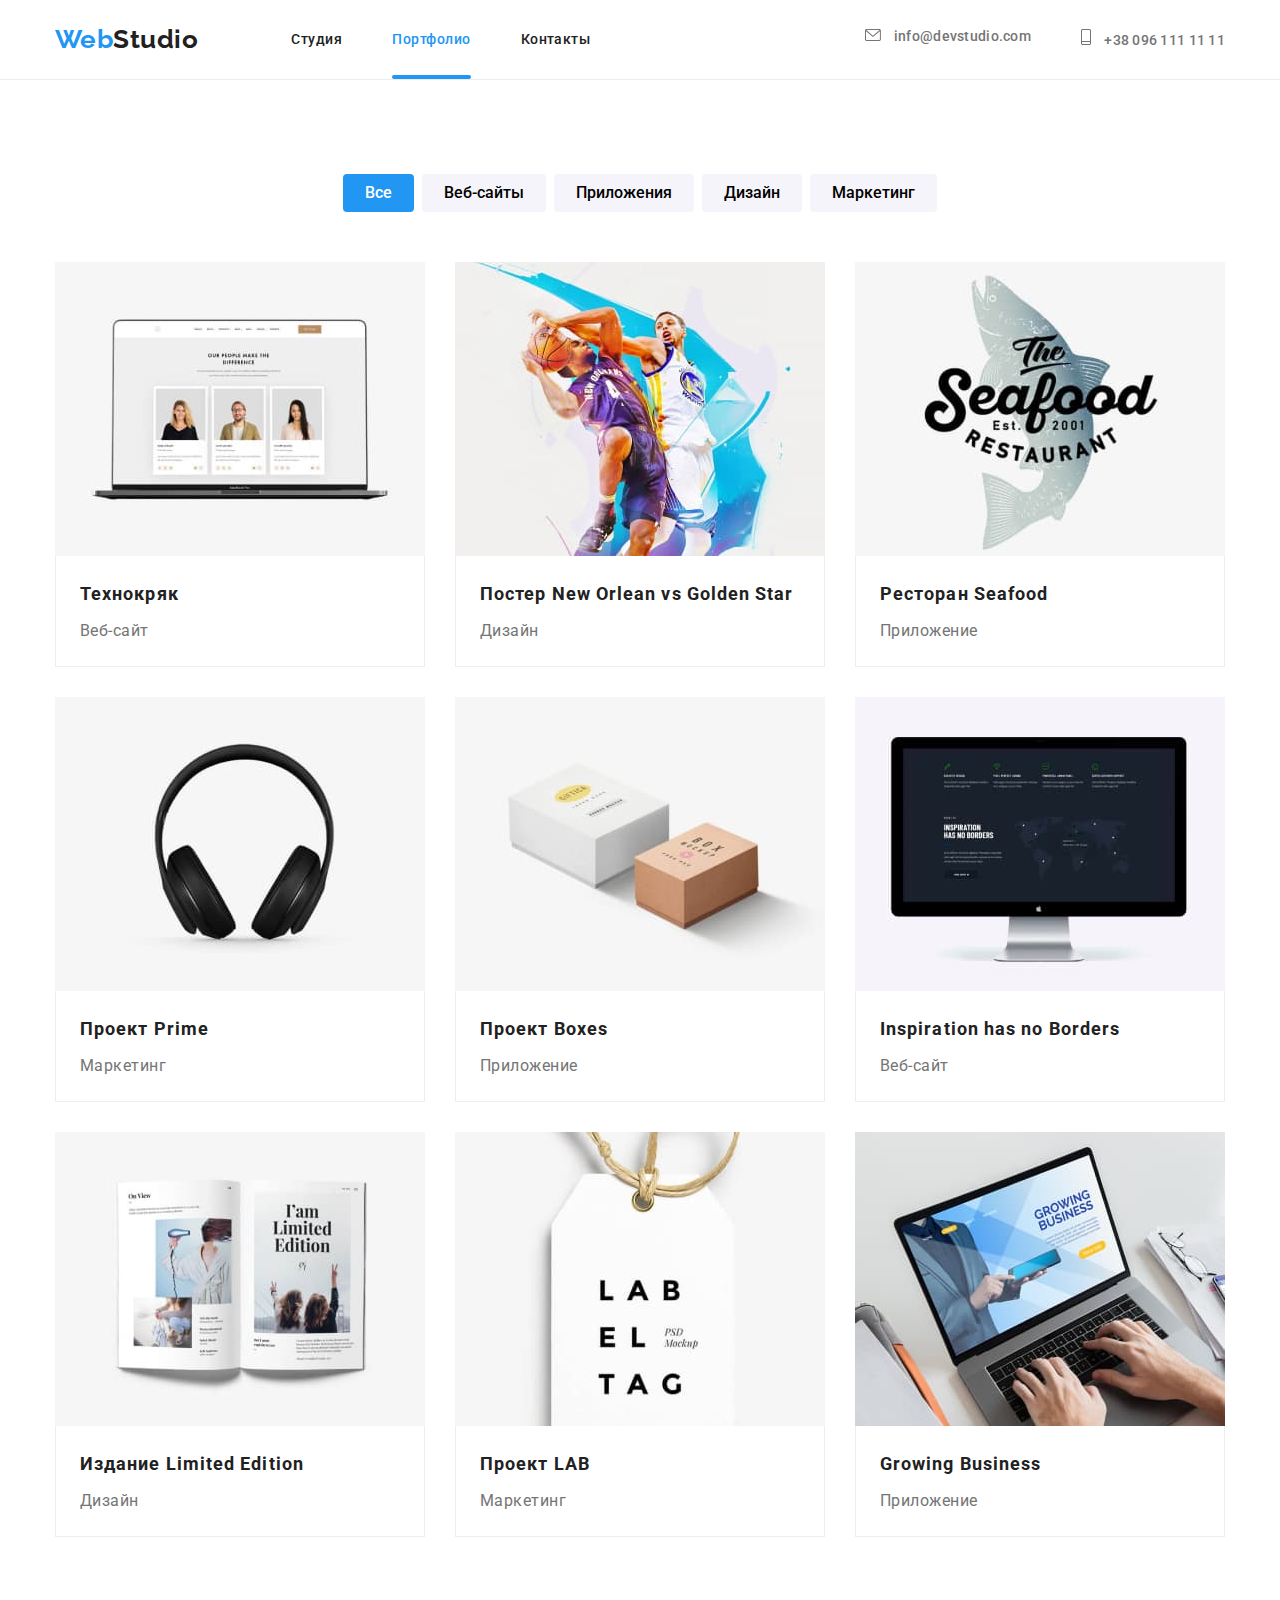
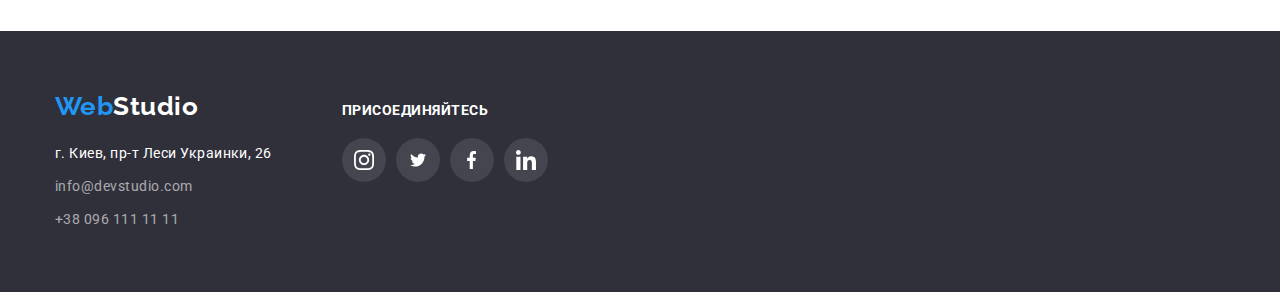
==== portfolio.html @ 56a86c93 "initial comit" ====
<!DOCTYPE html>
<html lang="ru">
  <head>
    <meta charset="UTF-8" />
    <meta http-equiv="X-UA-Compatible" content="IE=edge" />
    <meta name="viewport" content="width=device-width, initial-scale=1.0" />
    <title>Портфолио</title>
    <link rel="preconnect" href="https://fonts.googleapis.com" />
    <link rel="preconnect" href="https://fonts.gstatic.com" crossorigin />
    <link
      href="https://fonts.googleapis.com/css2?family=Raleway:wght@700&family=Roboto:wght@400;500;700;900&display=swap"
      rel="stylesheet"
    />
    <link
      rel="stylesheet"
      href="https://cdnjs.cloudflare.com/ajax/libs/modern-normalize/1.1.0/modern-normalize.min.css"
    />
    <link rel="stylesheet" href="./css/styles.css" />
  </head>
  <body>
    <!--главный блок навигации-->
    <!--Header-->

    <header class="header">
      <div class="container">
        <a href="" class="logo"><span class="logo-accent">Web</span>Studio</a>

        <nav class="site-nav">
          <ul class="header-list list">
            <li class="header-link">
              <a href="./index.html" class="link">Студия</a>
            </li>
            <li class="header-link">
              <a href="./portfolio.html" class="link current">Портфолио</a>
            </li>
            <li class="header-link">
              <a href="" class="link">Контакты</a>
            </li>
          </ul>
        </nav>
        <!--Contact list-->
        <ul class="contact list">
          <li class="contact-item">
            <a href="mailto:info@devstudio.com" class="link">
              <svg class="envelope-icon" width="16" height="12">
                <use href="./images/icons.svg#icon-envelope"></use>
              </svg>
              info@devstudio.com
            </a>
          </li>
          <li class="contact-item">
            <a href="tel:+380961111111" class="link">
              <svg class="envelope-icon" width="10" height="16">
                <use href="./images/icons.svg#icon-telephone"></use>
              </svg>
              +38 096 111 11 11
            </a>
          </li>
        </ul>
      </div>
    </header>

    <!-- Filters -->

    <main>
      <!--to hide h1-->
      <h1 style="display: none">Портфолио</h1>

      <!-- Projects -->
      <section class="section">
        <div class="container">
          <ul class="filter-list list">
            <li class="list-item">
              <button type="button" class="button current">Все</button>
            </li>
            <li class="list-item">
              <button type="button" class="button">Веб-сайты</button>
            </li>
            <li class="list-item">
              <button type="button" class="button">Приложения</button>
            </li>
            <li class="list-item">
              <button type="button" class="button">Дизайн</button>
            </li>
            <li class="list-item">
              <button type="button" class="button">Маркетинг</button>
            </li>
          </ul>

          <ul class="project-list list">
            <li class="project">
              <a href="" class="project-link">
                <div class="project-top-wrap">
                  <img
                    src="./images/technokryak.jpg"
                    alt="Технокряк"
                    class="project-photo"
                    width="370"
                  />
                  <p class="project-top-text">
                    Ресурс предлагает комплексные предложения с разным уровнем
                    функционала и сервисов. Все это позволит посетителю получить
                    исчерпывающие сведения о компании или частном лице.
                  </p>
                </div>
                <div class="project-info">
                  <h2 class="project-title">Технокряк</h2>
                  <p class="project-item">Веб-сайт</p>
                </div>
              </a>
            </li>

            <li class="project">
              <a href="" class="project-link">
                <div class="project-top-wrap">
                  <img
                    src="./images/poster.jpg"
                    alt="Постер New Orlean vs Golden Star"
                    class="project-photo"
                    width="370"
                  />
                  <p class="project-top-text">
                    Ресурс предлагает комплексные предложения с разным уровнем
                    функционала и сервисов. Все это позволит посетителю получить
                    исчерпывающие сведения о компании или частном лице.
                  </p>
                </div>

                <div class="project-info">
                  <h2 class="project-title">
                    Постер New Orlean vs Golden Star
                  </h2>
                  <p class="project-item">Дизайн</p>
                </div>
              </a>
            </li>

            <li class="project">
              <a href="" class="project-link">
                <div class="project-top-wrap">
                  <img
                    src="./images/restaurant.jpg"
                    alt="Ресторан Seafood"
                    class="project-photo"
                    width="370"
                  />
                  <p class="project-top-text">
                    Ресурс предлагает комплексные предложения с разным уровнем
                    функционала и сервисов. Все это позволит посетителю получить
                    исчерпывающие сведения о компании или частном лице.
                  </p>
                </div>
                <div class="project-info">
                  <h2 class="project-title">Ресторан Seafood</h2>
                  <p class="project-item">Приложение</p>
                </div>
              </a>
            </li>

            <li class="project">
              <a href="" class="project-link">
                <div class="project-top-wrap">
                  <img
                    src="./images/project_prime.jpg"
                    alt="Проект Prime"
                    class="project-photo"
                    width="370"
                  />
                  <p class="project-top-text">
                    Ресурс предлагает комплексные предложения с разным уровнем
                    функционала и сервисов. Все это позволит посетителю получить
                    исчерпывающие сведения о компании или частном лице.
                  </p>
                </div>
                <div class="project-info">
                  <h2 class="project-title">Проект Prime</h2>
                  <p class="project-item">Маркетинг</p>
                </div>
              </a>
            </li>

            <li class="project">
              <a href="" class="project-link">
                <div class="project-top-wrap">
                  <img
                    src="./images/project_boxes.jpg"
                    alt="Проект Boxes"
                    class="project-photo"
                    width="370"
                  />
                  <p class="project-top-text">
                    Ресурс предлагает комплексные предложения с разным уровнем
                    функционала и сервисов. Все это позволит посетителю получить
                    исчерпывающие сведения о компании или частном лице.
                  </p>
                </div>
                <div class="project-info">
                  <h2 class="project-title">Проект Boxes</h2>
                  <p class="project-item">Приложение</p>
                </div>
              </a>
            </li>

            <li class="project">
              <a href="" class="project-link">
                <div class="project-top-wrap">
                  <img
                    src="./images/inspiration.jpg"
                    alt="Inspiration has no Borders"
                    class="project-photo"
                    width="370"
                  />
                  <p class="project-top-text">
                    Ресурс предлагает комплексные предложения с разным уровнем
                    функционала и сервисов. Все это позволит посетителю получить
                    исчерпывающие сведения о компании или частном лице.
                  </p>
                </div>
                <div class="project-info">
                  <h2 lang="en" class="project-title">
                    Inspiration has no Borders
                  </h2>
                  <p class="project-item">Веб-сайт</p>
                </div>
              </a>
            </li>

            <li class="project">
              <a href="" class="project-link">
                <div class="project-top-wrap">
                  <img
                    src="./images/limited_edition.jpg"
                    alt="Издание Limited Edition"
                    class="project-photo"
                    width="370"
                  />
                  <p class="project-top-text">
                    Ресурс предлагает комплексные предложения с разным уровнем
                    функционала и сервисов. Все это позволит посетителю получить
                    исчерпывающие сведения о компании или частном лице.
                  </p>
                </div>
                <div class="project-info">
                  <h2 class="project-title">Издание Limited Edition</h2>
                  <p class="project-item">Дизайн</p>
                </div>
              </a>
            </li>

            <li class="project">
              <a href="" class="project-link">
                <div class="project-top-wrap">
                  <img
                    src="./images/project_lab.jpg"
                    alt="Проект LAB"
                    class="project-photo"
                    width="370"
                  />
                  <p class="project-top-text">
                    Ресурс предлагает комплексные предложения с разным уровнем
                    функционала и сервисов. Все это позволит посетителю получить
                    исчерпывающие сведения о компании или частном лице.
                  </p>
                </div>
                <div class="project-info">
                  <h2 class="project-title">Проект LAB</h2>
                  <p class="project-item">Маркетинг</p>
                </div>
              </a>
            </li>

            <li class="project">
              <a href="" class="project-link">
                <div class="project-top-wrap">
                  <img
                    src="./images/growing_business.jpg"
                    alt="Growing Business"
                    class="project-photo"
                    width="370"
                  />
                  <p class="project-top-text">
                    Ресурс предлагает комплексные предложения с разным уровнем
                    функционала и сервисов. Все это позволит посетителю получить
                    исчерпывающие сведения о компании или частном лице.
                  </p>
                </div>
                <div class="project-info">
                  <h2 lang="en" class="project-title">Growing Business</h2>
                  <p class="project-item">Приложение</p>
                </div>
              </a>
            </li>
          </ul>
        </div>
      </section>
    </main>

    <!-- Footer -->
    <footer class="footer">
      <div class="container">
        <div class="ft-contact-wrapper">
          <a href="" class="logo">
            <span class="logo-accent">Web</span>Studio
          </a>
          <!-- Footer contacts -->
          <address class="address">г. Киев, пр-т Леси Украинки, 26</address>

          <ul class="ft-contact list">
            <li class="ft-contact-item">
              <a href="mailto:info@devstudio.com" class="link">
                info@devstudio.com
              </a>
            </li>
            <li class="ft-contact-item">
              <a href="tel:+380961111111" class="link">+38 096 111 11 11</a>
            </li>
          </ul>
        </div>
        <div class="footer-social">
          <h2 class="footer-title">присоединяйтесь</h2>
          <ul class="soc-list list">
            <li class="soc-item">
              <a href="" class="soc-link">
                <svg class="icon" width="20" height="20">
                  <use href="./images/icons.svg#icon-instagram"></use>
                </svg>
              </a>
            </li>
            <li class="soc-item">
              <a href="" class="soc-link">
                <svg class="icon" width="16.25" height="20">
                  <use href="./images/icons.svg#icon-twitter"></use>
                </svg>
              </a>
            </li>

            <li class="soc-item">
              <a href="" class="soc-link">
                <svg class="icon" width="10" height="20">
                  <use href="./images/icons.svg#icon-facebook"></use>
                </svg>
              </a>
            </li>

            <li class="soc-item">
              <a href="" class="soc-link">
                <svg class="icon" width="20" height="20">
                  <use href="./images/icons.svg#icon-linkedin"></use>
                </svg>
              </a>
            </li>
          </ul>
        </div>
      </div>
    </footer>
  </body>
</html>
---- css/styles.css ----
:root {
  --primary-text-color: #212121;
  --secondary-text-color: #757575;
  --accent-color: #2196f3;
  --accent-background-color: #2196f3;
  --accent-white-color: #ffff;
}
html {
  box-sizing: border-box;
}
p,
h1,
h2,
h3 {
  margin: 0;
}
ul,
ol {
  margin: 0;
  padding-left: 0;
}

img {
  display: block;
}

body {
  color: var(--primary-text-color);
  font-family: "Roboto", sans-serif;
  letter-spacing: 0.03em;
  background-color: #fff;
}

.container {
  width: 1200px;
  margin: 0 auto;
  padding: 0 15px;
}
.section {
  padding: 94px 0;
}

/* to delete all markers */
.list {
  padding: 0;
  margin: 0;
  list-style: none;
}
/* Buttons */
.button {
  font-family: inherit;
  font-weight: 500;
  font-size: 16px;
  line-height: 1.63;
  background: #f5f4fa;
  border-radius: 4px;
  border: 1px transparent;
  cursor: pointer;
  padding: 6px 22px;
  transition: 250ms cubic-bezier(0.4, 0, 0.2, 1);
  transition-property: color, background-color, box-shadow;
}
button:focus,
button:hover {
  color: #fff;
  background-color: var(--accent-background-color);
}

/* all links style */
.link {
  font-weight: 500;
  font-size: 14px;
  line-height: 1.14;
  text-decoration: none;
  color: var(--primary-text-color);
  position: relative;
  transition: 250ms cubic-bezier(0.4, 0, 0.2, 1);
  transition-property: color;
}

/* header */
.header {
  border-bottom: 1px solid #ececec;
  padding: 24px 0;
}

.header .link.current {
  color: var(--accent-color);
}

.header .link.current::after {
  content: "";
  position: absolute;
  width: 100%;
  height: 4px;
  background-color: var(--accent-background-color);
  border-radius: 2px;
  left: 0;
  bottom: -32px;
}

.header .logo {
  margin-right: 93px;
}
.logo {
  font-family: "Raleway";
  font-weight: 700;
  font-size: 26px;
  line-height: 1.19;
  text-decoration: none;
  color: var(--primary-text-color);
}

.logo-accent {
  color: #2196f3;
}

.logo:hover,
.logo:focus {
  text-decoration-color: var(--accent-color);
}

.header .container {
  display: flex;
  align-items: center;
}

.header-list {
  display: flex;
  align-items: center;
}
.header-link:not(:last-child) {
  margin-right: 50px;
}

/* contacts section */
.envelope-icon {
  margin-right: 10px;
  fill: currentColor;
}
.telephone-icon {
  margin-right: 10px;
  fill: currentColor;
}
.contact {
  margin-left: auto;
  display: flex;
  justify-content: flex-end;
}
.contact-item {
  font-weight: 500;
  font-size: 14px;
  line-height: 1.14;
  letter-spacing: 0.02em;
  color: var(--secondary-text-color);
  transition: 250ms cubic-bezier(0.4, 0, 0.2, 1);
  transition-property: color;
}
.contact-item .link {
  color: var(--secondary-text-color);
}
.contact-item:not(:last-child) {
  margin-right: 50px;
}

/* Footer */
.footer {
  background-color: #2f303a;
  padding: 60px 0;
}

.footer .logo {
  color: var(--accent-white-color);
  margin-bottom: 20px;
  display: inline-block;
}
.address {
  font-style: normal;
  font-size: 14px;
  line-height: 1.71;
  color: var(--accent-white-color);
  margin-bottom: 9px;
}

.footer .link {
  font-size: 14px;
  line-height: 1.71;
  font-weight: inherit;
  color: rgba(255, 255, 255, 0.6);
}

.ft-contact-item:not(:last-child) {
  margin-bottom: 9px;
}
.footer-social {
  align-items: baseline;
  margin-left: 70px;
}

.footer-social .soc-link {
  background: rgba(255, 255, 255, 0.1);
  color: #ffffff;
}
.footer .container {
  display: flex;
  align-items: baseline;
}

.footer-title {
  margin-bottom: 20px;
  font-weight: 700;
  font-size: 14px;
  line-height: 16px;
  text-transform: uppercase;
  color: #ffffff;
}

/* ------------Portfolio.html------------ */

.filter-list .button.current {
  color: #fff;
  background-color: var(--accent-background-color);
}
.filter-list {
  display: flex;
  justify-content: center;
  margin-bottom: 50px;
}
.list-item:not(:last-child) {
  margin-right: 8px;
}
.list-item:hover,
.list-item:focus {
  box-shadow: 0px 3px 1px rgba(0, 0, 0, 0.1), 0px 1px 2px rgba(0, 0, 0, 0.08),
    0px 2px 2px rgba(0, 0, 0, 0.12);
}

/* Projects section */

.project {
  flex-basis: calc(100% / 3 - 30px);
  margin: 15px;
}
.project-link {
  text-decoration: none;
  transition: 250ms cubic-bezier(0.4, 0, 0.2, 1);
  transition-property: box-shadow;
}
.project-link:hover,
.project-link:focus {
  display: block;
  cursor: pointer;
  box-shadow: 0px 1px 1px rgba(0, 0, 0, 0.12), 0px 4px 4px rgba(0, 0, 0, 0.06),
    1px 4px 6px rgba(0, 0, 0, 0.16);
}
.project-list {
  display: flex;
  flex-wrap: wrap;
  margin: -15px;
}

.project-link:hover .project-top-text {
  transform: translateY(0);
  transition: transform 250ms cubic-bezier(0.4, 0, 0.2, 1);
}

.project-top-wrap {
  position: relative;
  overflow: hidden;
}
.project-top-text {
  position: absolute;
  top: 0;
  color: #ffffff;
  font-size: 18px;
  line-height: 1.55;
  text-align: left;
  padding: 63px 24px;
  height: 100%;
  background-color: rgba(33, 150, 243, 0.9);
  transform: translateY(100%);
  transition: transform 250ms cubic-bezier(0.4, 0, 0.2, 1);
}

.project-title {
  font-weight: 700;
  font-size: 18px;
  line-height: 2;
  letter-spacing: 0.06em;
  color: var(--primary-text-color);
  margin-bottom: 4px;
}
.project-item {
  color: var(--secondary-text-color);
  line-height: 1.88;
}
.project-info {
  border: 1px solid #eeeeee;
  border-top: none;
  padding: 20px 24px;
}

/*---------------Index.html-------------- */

/* hero */
.hero {
  background-color: #2f303a;
  background-image: linear-gradient(
      rgba(47, 48, 58, 0.4),
      rgba(47, 48, 58, 0.4)
    ),
    url(../images/hero-img.jpg);
  background-repeat: no-repeat;
  background-position: center;
  background-size: cover;
  max-width: 1600px;
  height: 600px;
  padding: 200px 0;
  text-align: center;
  margin: 0 auto;
}
.hero-title {
  width: 696px;
  font-weight: 900;
  font-size: 44px;
  line-height: 1.36;
  text-align: center;
  letter-spacing: 0.06em;
  text-transform: uppercase;
  color: #ffffff;
  margin-left: auto;
  margin-right: auto;
  margin-bottom: 30px;
}
.hero-button {
  font-family: inherit;
  font-weight: 700;
  font-size: 16px;
  line-height: 1.88;
  background: var(--accent-background-color);
  box-shadow: 0px 4px 4px rgba(0, 0, 0, 0.15);
  border-radius: 4px;
  color: var(--accent-white-color);
  padding: 10px 32px;
  border: none;
}
.hero-button:hover,
.hero-button:focus {
  background: #188ce8;
  cursor: pointer;
  transition-timing-function: cubic-bezier(0.1, 0.7, 1, 0.1);
  transition-duration: 250ms;
}

.card-top-wrap:hover .card-top-text {
  transform: translateY(0);
  transition-timing-function: cubic-bezier(0.1, 0.7, 1, 0.1);
  transition-duration: 250ms;
}
.card-top-wrap {
  position: relative;
  overflow: hidden;
}
.card-top-text {
  position: absolute;
  bottom: 0;
  color: #ffffff;
  font-weight: 700;
  font-size: 14px;
  line-height: 1.14;
  text-align: center;
  letter-spacing: 0.03em;
  text-transform: uppercase;

  width: 100%;
  padding: 27px 0;
  left: 0;
  background-color: rgba(47, 48, 58, 0.8);
}

/* Features */
.features {
  padding-top: 94px;
}
.features-list {
  padding-bottom: 0;
  display: flex;
  flex-wrap: wrap;
  margin: -15px;
}
.features-item {
  flex-basis: calc(100% / 4 - 30px);
  margin: 15px;
}
.features-title {
  font-weight: 700;
  font-size: 14px;
  line-height: 1.14;
  text-transform: uppercase;
  margin-bottom: 10px;
}
.features-text {
  font-size: 14px;
  line-height: 1.71;
  color: var(--secondary-text-color);
}
.section-title {
  font-weight: 700;
  font-size: 36px;
  line-height: 1.17;
  margin-bottom: 50px;
  text-align: center;
}

.feature-icon::before {
  content: "";
  margin-bottom: 30px;
  display: flex;
  height: 120px;
  background-color: #f5f4fa;
  background-repeat: no-repeat;
  background-position: center;
  border-radius: 4px;
  border: 1px solid transparent;
}

.feature-icon--satelite::before {
  content: "";
  background-image: url(../images/satelite.svg);
}

.feature-icon--clock::before {
  content: "";
  background-image: url(../images/clock.svg);
}

.feature-icon--diagram::before {
  content: "";
  background-image: url(../images/diagram.svg);
}

.feature-icon--astrounaut::before {
  content: "";
  background-image: url(../images/astronaut.svg);
}

.features-list,
.cards-list,
.team-member-list {
  display: flex;
  flex-wrap: wrap;
  margin: -15px;
}
.card-item {
  flex-basis: calc(100% / 3 - 30px);
  margin: 15px;
}

.team-member-list {
  display: flex;
  flex-wrap: wrap;
  margin: -15px;
}
.team-member-item {
  flex-basis: calc(100% / 4 - 30px);
  margin: 15px;
  text-align: center;
  box-shadow: 0px 1px 3px rgba(0, 0, 0, 0.12), 0px 1px 1px rgba(0, 0, 0, 0.14),
    0px 2px 1px rgba(0, 0, 0, 0.2);
}
.team {
  background-color: #f5f4fa;
}
.team-member-name {
  font-weight: 500;
  font-size: 16px;
  line-height: 19px;
  margin-bottom: 10px;
}
.team-member-position {
  line-height: 1.19;
  color: var(--secondary-text-color);
  margin-bottom: 16px;
}
.member-info {
  padding: 30px;
}
.link:hover,
.link:focus {
  color: var(--accent-color);
}

.soc-link {
  display: flex;
  align-items: center;
  justify-content: center;
  height: 44px;
  width: 44px;
  border-radius: 50%;
  color: #afb1b8;
  transition: 250ms cubic-bezier(0.4, 0, 0.2, 1);
  transition-property: background-color, color;
}

.soc-list {
  display: flex;
  justify-content: center;
}

.soc-item {
  height: 44px;
  width: 44px;
}
.soc-item:not(:last-child) {
  margin-right: 10px;
}
.soc-link:hover,
.soc-link:focus {
  cursor: pointer;
  color: var(--accent-white-color);
  background-color: var(--accent-background-color);
}
.icon {
  fill: currentColor;
}

/* Our clients */
.clients-list {
  display: flex;
  justify-content: center;
}
.clients-logo {
  display: flex;
  justify-content: center;
  align-items: center;
  width: 170px;
  height: 92px;
  border: 1px solid #afb1b8;
  border-radius: 4px;
  color: #afb1b8;
  transition: 250ms cubic-bezier(0.4, 0, 0.2, 1);
  transition-property: border-color, fill;
}

.client-item:not(:last-child) {
  margin-right: 30px;
}
.clients-logo:hover,
.clients-logo:focus {
  cursor: pointer;
  color: var(--accent-color);
  background-color: transparent;
  border-color: var(--accent-color);
}
.clients-icon {
  fill: currentColor;
}

/* Modal window */
.backdrop {
  width: 100%;
  height: 100%;
  background-color: rgba(0, 0, 0, 0.2);
  position: fixed;
  top: 0;
  transition: opacity 300ms, visibility 300ms;
}

.backdrop.is-hidden .modal {
  transform: translate(-50%, -50%) scale(0);
}
.modal {
  width: 528px;
  min-height: 581px;
  background-color: #ffffff;
  border-radius: 4px;
  position: absolute;
  top: 50%;
  left: 50%;
  transform: translate(-50%, -50%) scale(1);
  box-shadow: 0px 1px 3px rgba(0, 0, 0, 0.12), 0px 1px 1px rgba(0, 0, 0, 0.14),
    0px 2px 1px rgba(0, 0, 0, 0.2);
  border-radius: 4px;
  transition: transform 300ms;
}
.close-btn {
  width: 30px;
  height: 30px;
  border-radius: 50%;
  border: 1px solid rgba(0, 0, 0, 0.1);
  background-color: transparent;
  position: absolute;
  top: 8px;
  right: 8px;
  display: flex;
  align-items: center;
  justify-content: center;
  padding: 0;
  transition: transform 250ms cubic-bezier(0.4, 0, 0.2, 1);
}
.close-btn:hover,
.close-btn:focus {
  background: transparent;
  cursor: pointer;
}
.is-hidden {
  visibility: hidden;
  opacity: 0;
  pointer-events: none;
}

.no-scroll {
  overflow: hidden;
}
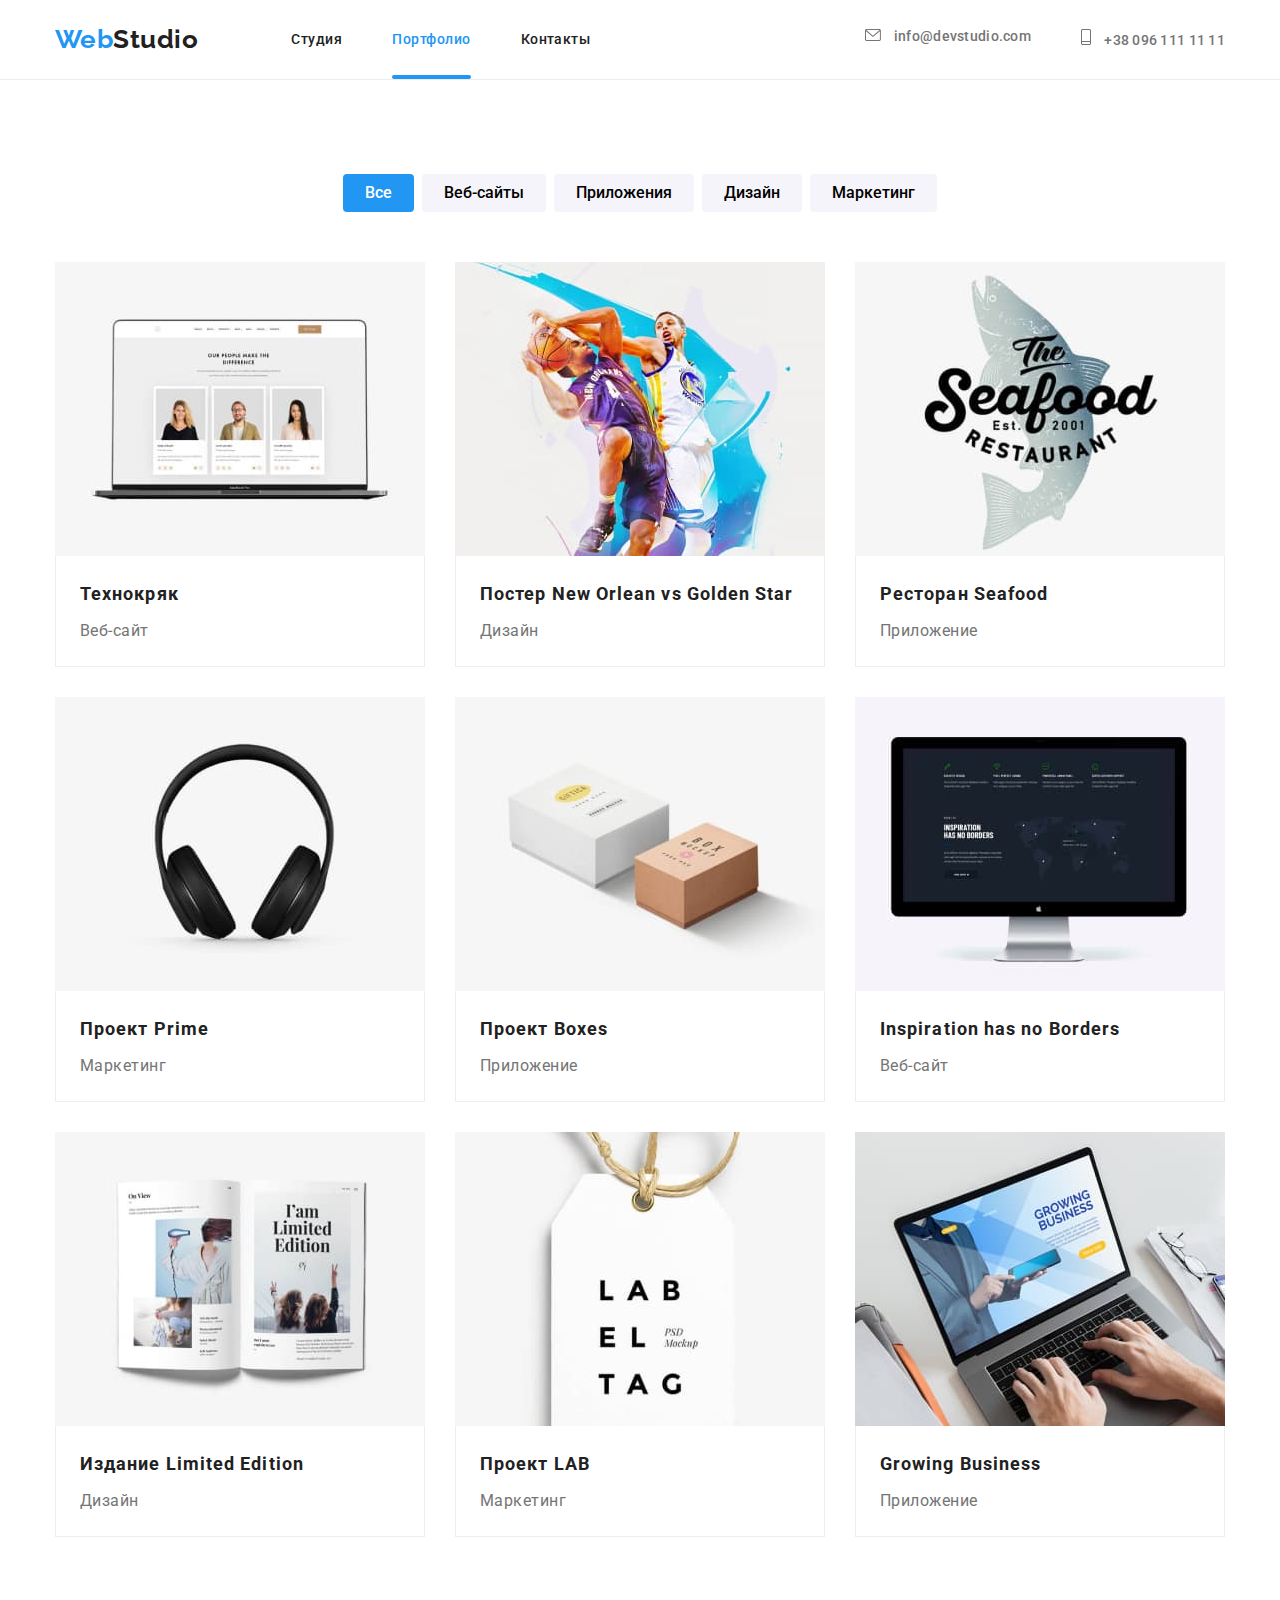
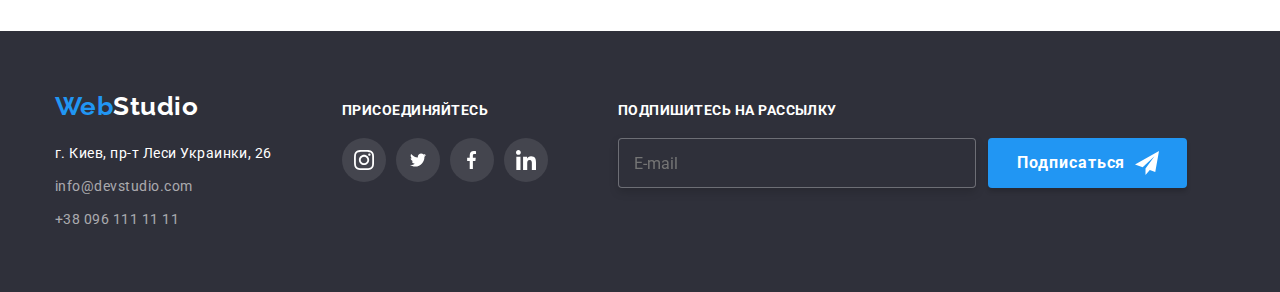
==== commit ef416a2e: "Add footer-form to portfolio" ====
--- a/portfolio.html
+++ b/portfolio.html
@@ -351,6 +351,27 @@
             </li>
           </ul>
         </div>
+        <!-- -------------------------Footer-form---------------------------- -->
+        <div class="footer-social">
+          <h2 class="footer-title">подпишитесь на рассылку</h2>
+          <form class="footer-form">
+            <div class="ft-form-field">
+              <input
+                class="ft-form-input"
+                type="email"
+                name="email"
+                id="email"
+                placeholder="E-mail"
+              />
+            </div>
+            <button class="form-button ft-btn" type="submit">
+              Подписаться
+              <svg class="ft-form-icon" width="24" height="24">
+                <use href="./images/icons.svg#icon-send"></use>
+              </svg>
+            </button>
+          </form>
+        </div>
       </div>
     </footer>
   </body>
--- a/css/styles.css
+++ b/css/styles.css
@@ -582,6 +582,7 @@
     0px 2px 1px rgba(0, 0, 0, 0.2);
   border-radius: 4px;
   transition: transform 300ms;
+  padding: 40px;
 }
 .close-btn {
   width: 30px;
@@ -602,6 +603,10 @@
 .close-btn:focus {
   background: transparent;
   cursor: pointer;
+  color: var(--accent-color);
+}
+.icon-close {
+  fill: currentColor;
 }
 .is-hidden {
   visibility: hidden;
@@ -612,3 +617,170 @@
 .no-scroll {
   overflow: hidden;
 }
+
+.form-title {
+  text-align: center;
+  font-weight: 700;
+  font-size: 20px;
+  line-height: 1.15;
+  margin-bottom: 12px;
+}
+.form-field {
+  margin-bottom: 10px;
+}
+.form-field .form-label {
+  margin-bottom: 4px;
+  display: inline-block;
+  font-size: 12px;
+  line-height: 1.16;
+  letter-spacing: 0.01em;
+  color: #757575;
+}
+
+.form-field .form-input {
+  width: 100%;
+  padding: 12px 42px;
+  border: 1px solid rgba(33, 33, 33, 0.2);
+  border-radius: 4px;
+}
+
+.comment {
+  width: 100%;
+  height: 120px;
+  border: 1px solid rgba(33, 33, 33, 0.2);
+  border-radius: 4px;
+  resize: none;
+  padding: 12px 16px;
+  font-size: 12px;
+  line-height: 1.16;
+  letter-spacing: 0.01em;
+  margin-bottom: 20px;
+}
+
+.comment::placeholder {
+  line-height: 1.16;
+  letter-spacing: 0.01em;
+  color: rgba(117, 117, 117, 0.5);
+}
+
+.form-icon {
+  position: absolute;
+  left: 12px;
+  top: 50%;
+  transform: translateY(-50%);
+  fill: currentColor;
+}
+.input-wrap {
+  position: relative;
+}
+/* -----------------------------Form-button----------------------- */
+.form-button {
+  font-family: inherit;
+  font-weight: 700;
+  font-size: 16px;
+  line-height: 1.88;
+  background: var(--accent-background-color);
+  box-shadow: 0px 4px 4px rgba(0, 0, 0, 0.15);
+  border-radius: 4px;
+  color: var(--accent-white-color);
+  padding: 10px 55px;
+  border: none;
+  letter-spacing: 0.06em;
+  display: block;
+  margin: 0 auto;
+  position: relative;
+}
+.form-button:hover,
+.form-button:focus {
+  background: #188ce8;
+  cursor: pointer;
+  transition-timing-function: cubic-bezier(0.1, 0.7, 1, 0.1);
+  transition-duration: 250ms;
+}
+
+/* ------------------Check-box--------------------- */
+.check-text {
+  color: var(--secondary-text-color);
+  font-size: 14px;
+  display: flex;
+  margin-bottom: 30px;
+}
+.check-text::before {
+  content: "";
+  width: 16px;
+  height: 15px;
+  border: 2px solid #212121;
+  border-radius: 3px;
+  margin-right: 5px;
+}
+
+.form-check:checked + .check-text::before {
+  background-color: var(--accent-background-color);
+  background-image: url(../images/icon\ check.svg);
+  border: none;
+  background-repeat: no-repeat;
+  background-position: center;
+}
+
+.form-check:focus + .check-text::before {
+  border-color: var(--accent-color);
+}
+.visually-hidden {
+  position: absolute;
+  white-space: nowrap;
+  width: 1px;
+  height: 1px;
+  overflow: hidden;
+  border: 0;
+  padding: 0;
+  clip: rect(0 0 0 0);
+  clip-path: inset(50%);
+  margin: -1px;
+}
+
+/* ----------------Footer-form------------------- */
+.ft-form-field {
+  width: 358px;
+  margin-right: 12px;
+}
+
+.ft-form-input {
+  width: 100%;
+  height: 50px;
+  margin: 0;
+  padding: 16px;
+  padding-left: 15px;
+  outline: none;
+  color: var(--accent-white-color);
+  background-color: #2f303a;
+  border: 1px solid rgba(255, 255, 255, 0.3);
+  filter: drop-shadow(0px 4px 4px rgba(0, 0, 0, 0.15));
+  border-radius: 4px;
+}
+
+.footer-form {
+  display: flex;
+}
+
+.ft-form-icon {
+  position: absolute;
+  right: 28px;
+  top: 50%;
+  transform: translateY(-50%);
+  fill: currentColor;
+}
+.footer-form .form-button {
+  padding-left: 29px;
+}
+
+/* -------------Form-input focus--------------- */
+.form-input:focus {
+  border-color: var(--accent-color);
+}
+
+.form-input:focus + .form-icon {
+  fill: var(--accent-color);
+}
+.ft-btn {
+  padding: 10px 62px 10px 28px;
+}
